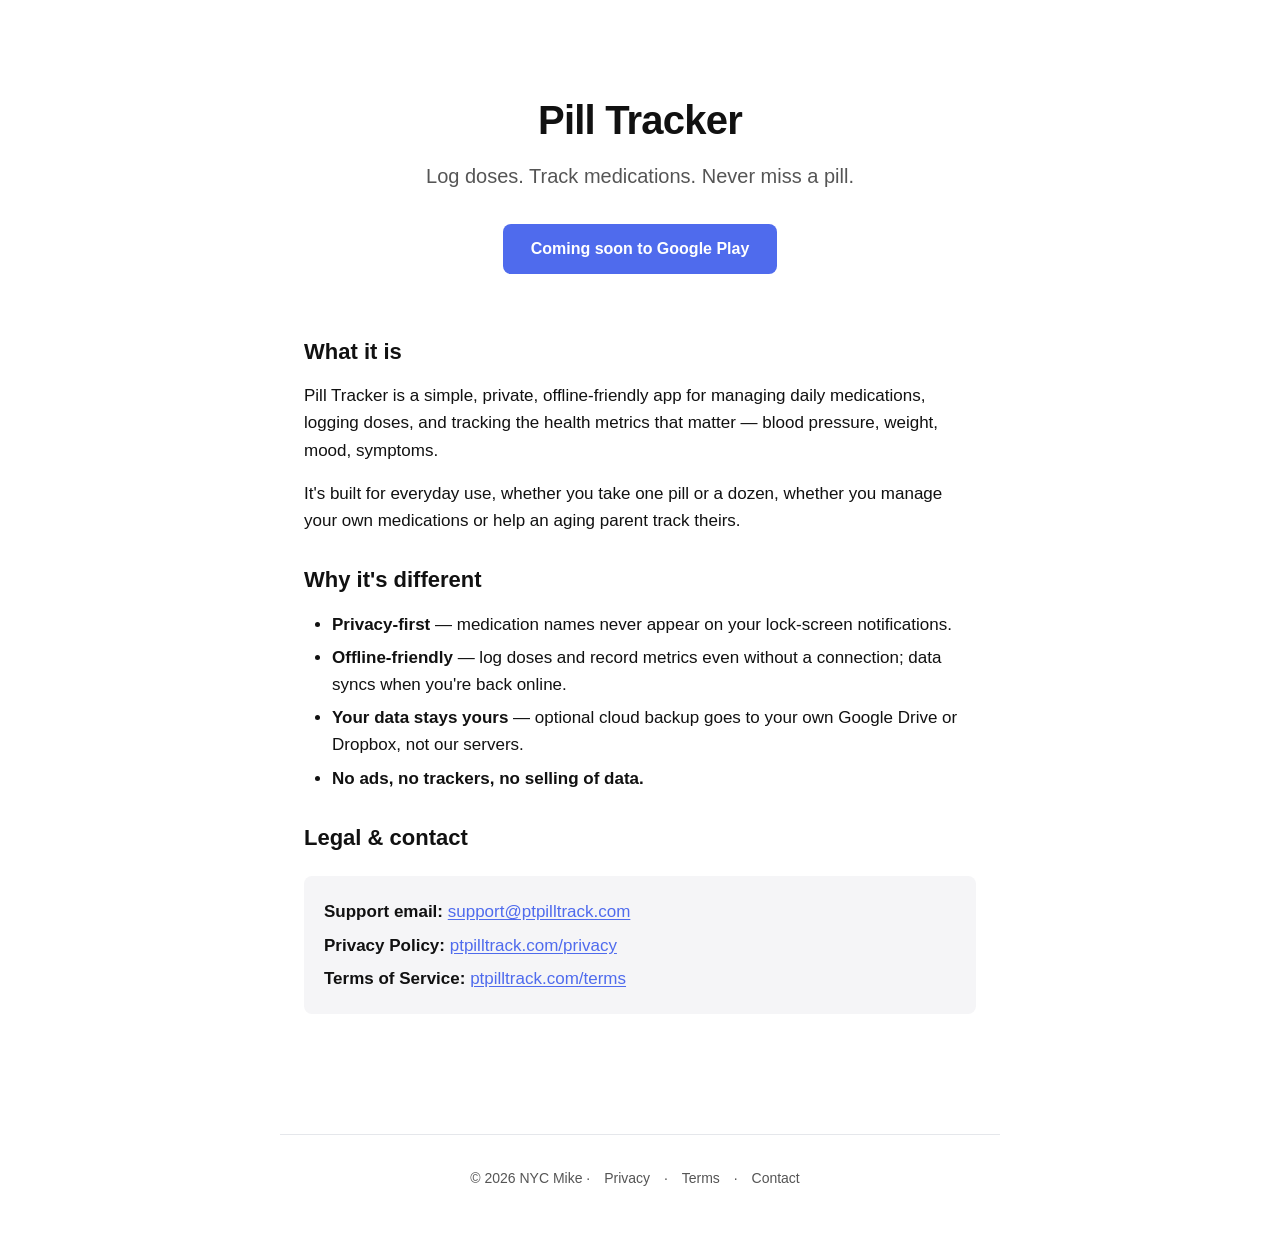
==== index.html @ 69a19cf6 "Initial: landing page + Privacy Policy + Terms of Service Static site for ptpilltrack.com. Plain HTM" ====
<!doctype html>
<html lang="en">
<head>
  <meta charset="utf-8">
  <meta name="viewport" content="width=device-width, initial-scale=1">
  <title>Pill Tracker — Meds &amp; Reminders</title>
  <meta name="description" content="A private, offline-friendly medication tracker. Log doses, track refills, never miss a pill.">
  <link rel="stylesheet" href="/style.css">
</head>
<body>

<main>
  <section class="landing-hero">
    <h1>Pill Tracker</h1>
    <p class="tagline">Log doses. Track medications. Never miss a pill.</p>
    <!-- Replace with real Play Store URL once the app is live -->
    <a class="landing-cta" href="#" aria-disabled="true">Coming soon to Google Play</a>
  </section>

  <section>
    <h2>What it is</h2>
    <p>
      Pill Tracker is a simple, private, offline-friendly app for managing daily medications, logging doses, and tracking the health metrics that matter — blood pressure, weight, mood, symptoms.
    </p>
    <p>
      It's built for everyday use, whether you take one pill or a dozen, whether you manage your own medications or help an aging parent track theirs.
    </p>
  </section>

  <section>
    <h2>Why it's different</h2>
    <ul>
      <li><strong>Privacy-first</strong> — medication names never appear on your lock-screen notifications.</li>
      <li><strong>Offline-friendly</strong> — log doses and record metrics even without a connection; data syncs when you're back online.</li>
      <li><strong>Your data stays yours</strong> — optional cloud backup goes to your own Google Drive or Dropbox, not our servers.</li>
      <li><strong>No ads, no trackers, no selling of data.</strong></li>
    </ul>
  </section>

  <section>
    <h2>Legal &amp; contact</h2>
    <div class="contact-block">
      <p><strong>Support email:</strong> <a href="mailto:support@ptpilltrack.com">support@ptpilltrack.com</a></p>
      <p><strong>Privacy Policy:</strong> <a href="/privacy/">ptpilltrack.com/privacy</a></p>
      <p><strong>Terms of Service:</strong> <a href="/terms/">ptpilltrack.com/terms</a></p>
    </div>
  </section>
</main>

<footer>
  <p>© 2026 NYC Mike · <a href="/privacy/">Privacy</a> · <a href="/terms/">Terms</a> · <a href="mailto:support@ptpilltrack.com">Contact</a></p>
</footer>

</body>
</html>
---- style.css ----
/* Pill Tracker — public site styles
   Plain CSS, no build step, mobile-friendly, dark-mode aware. */

:root {
  --text: #111;
  --text-muted: #555;
  --bg: #fff;
  --accent: #4f6bed;
  --accent-hover: #3e57d5;
  --border: #e5e7eb;
  --code-bg: #f5f5f7;
  --table-alt: #fafafa;
}

@media (prefers-color-scheme: dark) {
  :root {
    --text: #eee;
    --text-muted: #aaa;
    --bg: #121212;
    --accent: #7b93ff;
    --accent-hover: #a3b3ff;
    --border: #2a2a2a;
    --code-bg: #1e1e1e;
    --table-alt: #1a1a1a;
  }
}

* { box-sizing: border-box; }

html, body {
  margin: 0;
  padding: 0;
}

body {
  font-family: -apple-system, BlinkMacSystemFont, "Segoe UI", Roboto, "Helvetica Neue", Arial, "PingFang SC", "Microsoft YaHei", sans-serif;
  font-size: 17px;
  line-height: 1.6;
  color: var(--text);
  background: var(--bg);
  -webkit-font-smoothing: antialiased;
  text-rendering: optimizeLegibility;
}

main {
  max-width: 720px;
  margin: 0 auto;
  padding: 48px 24px 96px;
}

header.site-header {
  padding: 32px 24px 16px;
  text-align: center;
  border-bottom: 1px solid var(--border);
}

header.site-header a.logo {
  color: var(--text);
  text-decoration: none;
  font-size: 20px;
  font-weight: 700;
  letter-spacing: -0.01em;
}

header.site-header a.logo:hover {
  color: var(--accent);
}

h1 {
  font-size: 32px;
  line-height: 1.2;
  letter-spacing: -0.02em;
  margin: 0 0 8px;
}

h2 {
  font-size: 22px;
  line-height: 1.3;
  margin: 48px 0 16px;
  padding-top: 8px;
  border-top: 1px solid var(--border);
}

h2:first-of-type {
  border-top: none;
  padding-top: 0;
  margin-top: 32px;
}

h3 {
  font-size: 18px;
  margin: 32px 0 8px;
}

p, ul, ol {
  margin: 0 0 16px;
}

ul, ol {
  padding-left: 28px;
}

li {
  margin-bottom: 6px;
}

a {
  color: var(--accent);
  text-decoration: underline;
  text-underline-offset: 2px;
}

a:hover {
  color: var(--accent-hover);
}

strong {
  font-weight: 600;
}

hr {
  border: none;
  border-top: 1px solid var(--border);
  margin: 48px 0;
}

code {
  background: var(--code-bg);
  padding: 2px 6px;
  border-radius: 4px;
  font-family: ui-monospace, "SF Mono", Consolas, monospace;
  font-size: 0.9em;
}

pre {
  background: var(--code-bg);
  padding: 16px;
  border-radius: 8px;
  overflow-x: auto;
  font-size: 0.88em;
}

pre code {
  background: transparent;
  padding: 0;
}

table {
  width: 100%;
  border-collapse: collapse;
  margin: 16px 0 24px;
  font-size: 0.95em;
}

th, td {
  text-align: left;
  padding: 10px 12px;
  border-bottom: 1px solid var(--border);
  vertical-align: top;
}

th {
  font-weight: 600;
  background: var(--table-alt);
}

tr:nth-child(even) td {
  background: var(--table-alt);
}

.meta {
  color: var(--text-muted);
  font-size: 0.95em;
  margin-bottom: 32px;
}

.contact-block {
  background: var(--code-bg);
  padding: 16px 20px;
  border-radius: 8px;
  margin: 24px 0;
}

.contact-block p {
  margin: 6px 0;
}

footer {
  max-width: 720px;
  margin: 0 auto;
  padding: 32px 24px 48px;
  text-align: center;
  color: var(--text-muted);
  font-size: 14px;
  border-top: 1px solid var(--border);
}

footer a {
  color: var(--text-muted);
  text-decoration: none;
  margin: 0 10px;
}

footer a:hover {
  color: var(--accent);
  text-decoration: underline;
}

/* Landing page specific */
.landing-hero {
  text-align: center;
  padding: 48px 0 32px;
}

.landing-hero h1 {
  font-size: 40px;
  margin-bottom: 16px;
}

.landing-hero .tagline {
  font-size: 20px;
  color: var(--text-muted);
  margin-bottom: 32px;
}

.landing-cta {
  display: inline-block;
  background: var(--accent);
  color: #fff;
  padding: 12px 28px;
  border-radius: 8px;
  text-decoration: none;
  font-weight: 600;
  font-size: 16px;
}

.landing-cta:hover {
  background: var(--accent-hover);
  color: #fff;
}

.landing-links {
  text-align: center;
  padding: 32px 0;
}

.landing-links a {
  margin: 0 12px;
  color: var(--text-muted);
}

@media (max-width: 600px) {
  main { padding: 24px 16px 64px; }
  h1 { font-size: 26px; }
  .landing-hero h1 { font-size: 32px; }
  .landing-hero .tagline { font-size: 17px; }
  h2 { font-size: 19px; }
  body { font-size: 16px; }
}
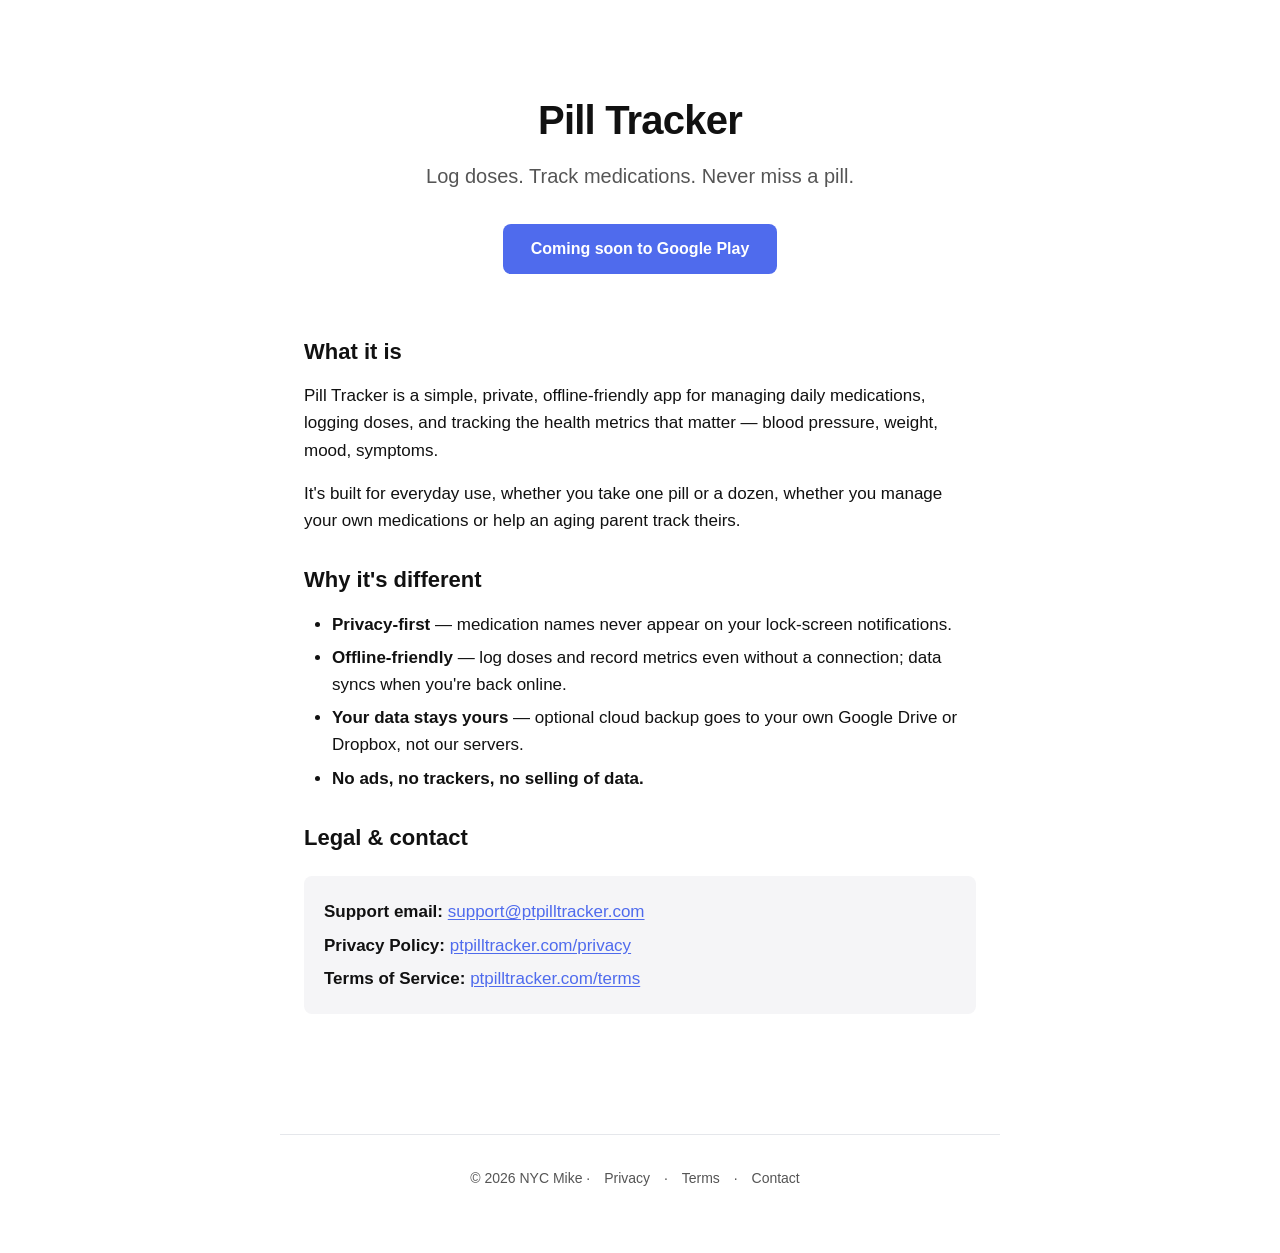
==== commit 1b4f9a7d: "Fix contact / URL references to ptpilltracker.com The live domain is ptpilltracker.com; ptpilltrack." ====
--- a/index.html
+++ b/index.html
@@ -40,15 +40,15 @@
   <section>
     <h2>Legal &amp; contact</h2>
     <div class="contact-block">
-      <p><strong>Support email:</strong> <a href="mailto:support@ptpilltrack.com">support@ptpilltrack.com</a></p>
-      <p><strong>Privacy Policy:</strong> <a href="/privacy/">ptpilltrack.com/privacy</a></p>
-      <p><strong>Terms of Service:</strong> <a href="/terms/">ptpilltrack.com/terms</a></p>
+      <p><strong>Support email:</strong> <a href="mailto:support@ptpilltracker.com">support@ptpilltracker.com</a></p>
+      <p><strong>Privacy Policy:</strong> <a href="/privacy/">ptpilltracker.com/privacy</a></p>
+      <p><strong>Terms of Service:</strong> <a href="/terms/">ptpilltracker.com/terms</a></p>
     </div>
   </section>
 </main>
 
 <footer>
-  <p>© 2026 NYC Mike · <a href="/privacy/">Privacy</a> · <a href="/terms/">Terms</a> · <a href="mailto:support@ptpilltrack.com">Contact</a></p>
+  <p>© 2026 NYC Mike · <a href="/privacy/">Privacy</a> · <a href="/terms/">Terms</a> · <a href="mailto:support@ptpilltracker.com">Contact</a></p>
 </footer>
 
 </body>
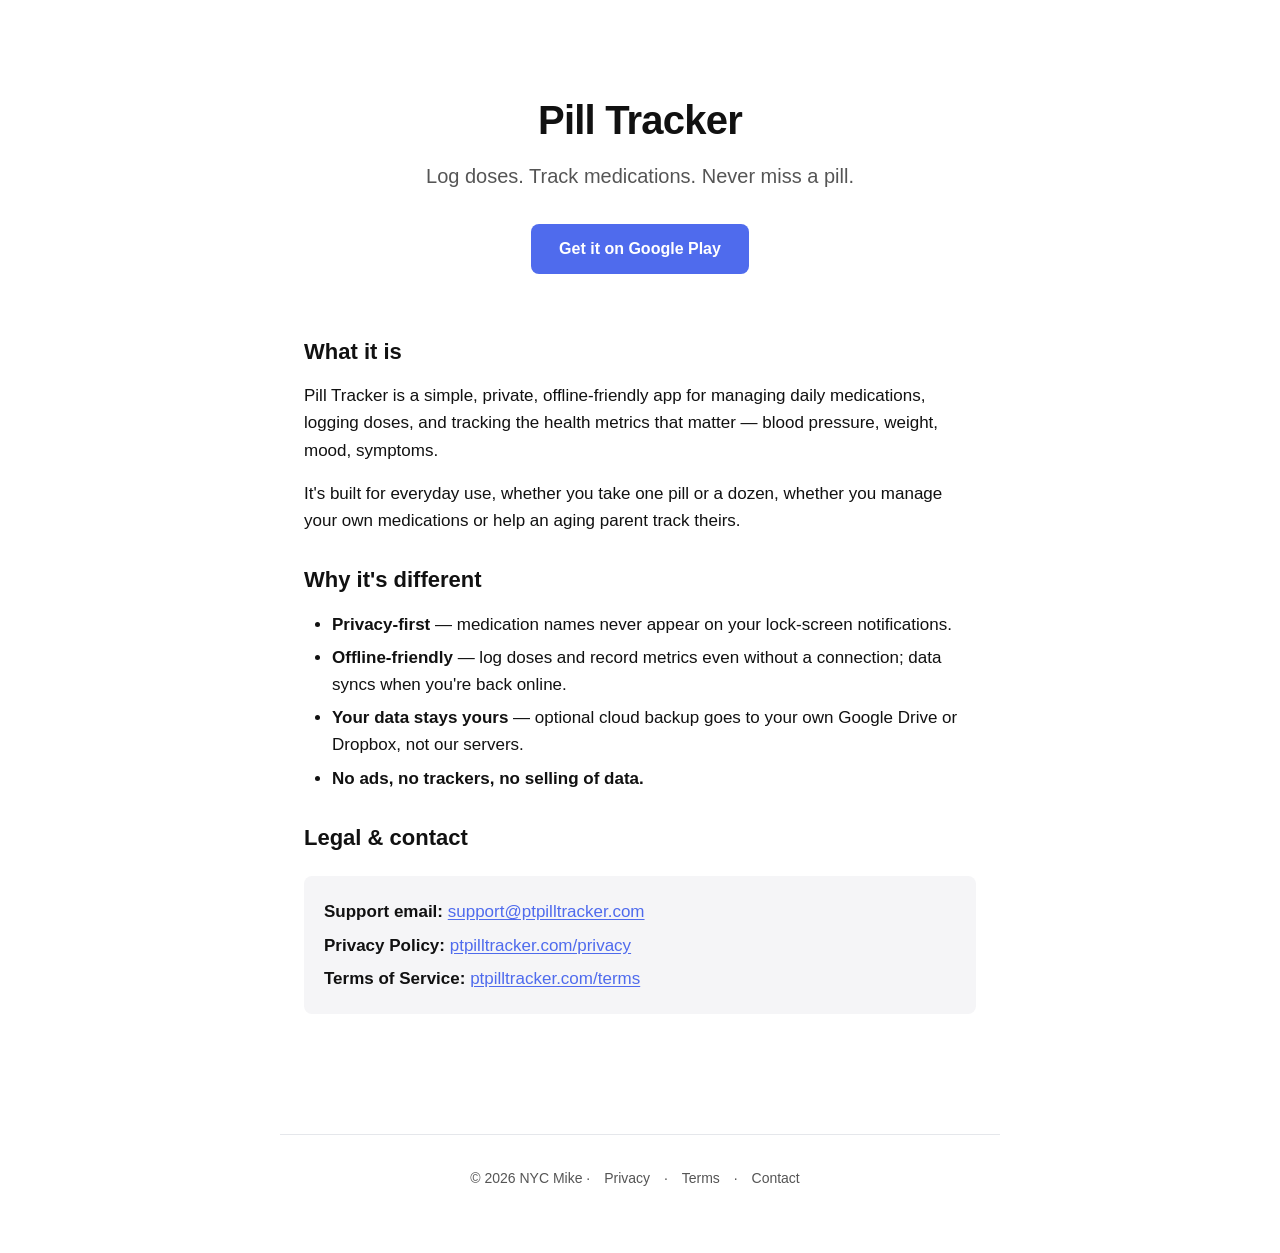
==== commit 51a32cc3: "Activate Play Store CTA (v1.9.4 approved) Co-Authored-By: Claude Opus 4.7 (1M context) <noreply@anth" ====
--- a/index.html
+++ b/index.html
@@ -5,6 +5,19 @@
   <meta name="viewport" content="width=device-width, initial-scale=1">
   <title>Pill Tracker — Meds &amp; Reminders</title>
   <meta name="description" content="A private, offline-friendly medication tracker. Log doses, track refills, never miss a pill.">
+  <link rel="canonical" href="https://ptpilltracker.com/">
+  <link rel="icon" type="image/png" href="/favicon.png">
+  <meta name="theme-color" content="#4f6bed">
+  <meta property="og:type" content="website">
+  <meta property="og:site_name" content="Pill Tracker">
+  <meta property="og:title" content="Pill Tracker — Meds &amp; Reminders">
+  <meta property="og:description" content="A private, offline-friendly medication tracker. Log doses, track refills, never miss a pill.">
+  <meta property="og:url" content="https://ptpilltracker.com/">
+  <meta property="og:image" content="https://ptpilltracker.com/og-image.png">
+  <meta name="twitter:card" content="summary_large_image">
+  <meta name="twitter:title" content="Pill Tracker — Meds &amp; Reminders">
+  <meta name="twitter:description" content="A private, offline-friendly medication tracker. Log doses, track refills, never miss a pill.">
+  <meta name="twitter:image" content="https://ptpilltracker.com/og-image.png">
   <link rel="stylesheet" href="/style.css">
 </head>
 <body>
@@ -13,8 +26,7 @@
   <section class="landing-hero">
     <h1>Pill Tracker</h1>
     <p class="tagline">Log doses. Track medications. Never miss a pill.</p>
-    <!-- Replace with real Play Store URL once the app is live -->
-    <a class="landing-cta" href="#" aria-disabled="true">Coming soon to Google Play</a>
+    <a class="landing-cta" href="https://play.google.com/store/apps/details?id=com.pilltracking.app">Get it on Google Play</a>
   </section>
 
   <section>
